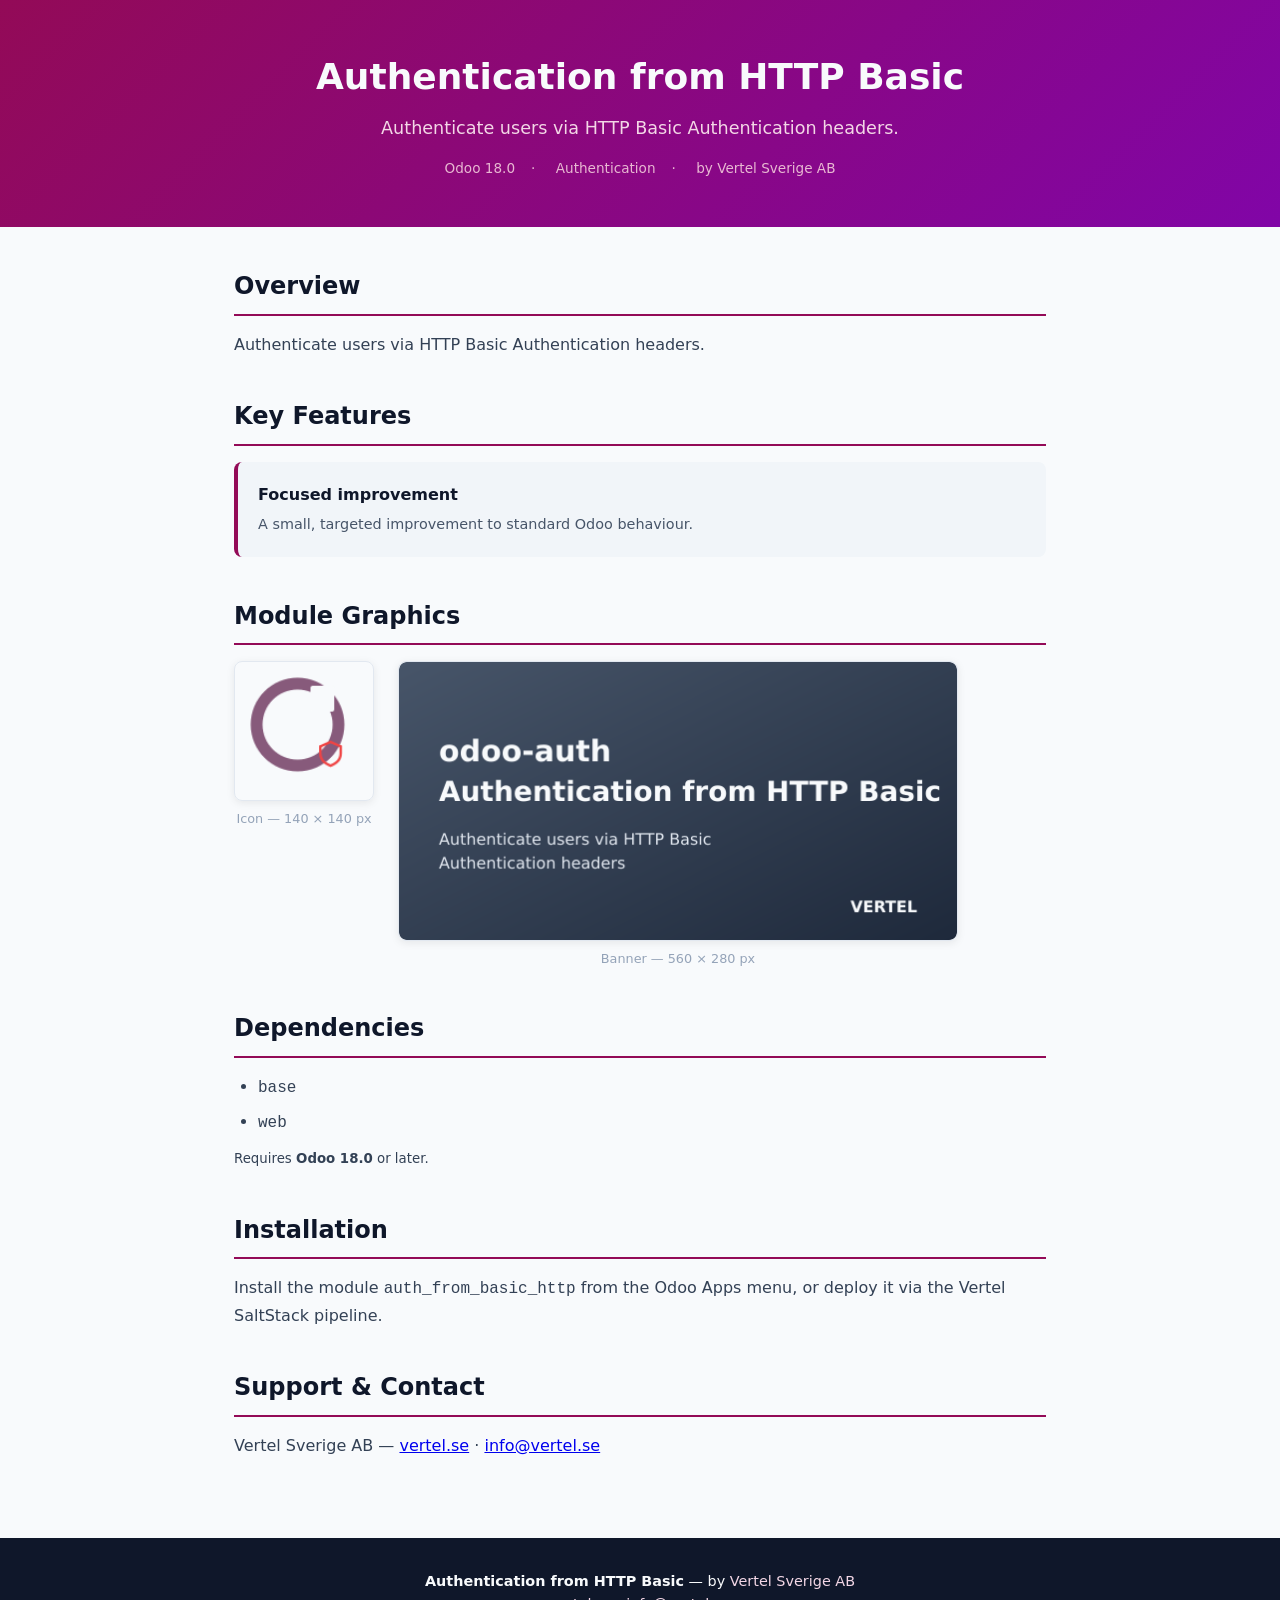
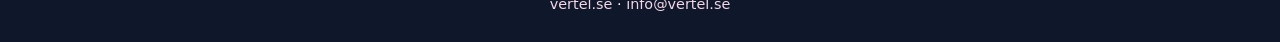
==== auth_from_basic_http/static/description/index.html @ a6788046 "T/11637: manifest (version/summary/description) + index.html polish - version -> Odoo-standard 18.0." ====
<!DOCTYPE html>
<html lang="en">
<head>
  <meta charset="UTF-8">
  <meta name="viewport" content="width=device-width, initial-scale=1.0">
  <title>Authentication from HTTP Basic &mdash; Vertel for Odoo</title>
  <style>
    :root { --navy:#0F172A; --darkBg:#1E293B; --white:#F8FAFC; --gray:#94A3B8;
             --lightGray:#E2E8F0; --brand:#930a57; --brand2:#8105a7; }
    * { margin:0; padding:0; box-sizing:border-box; }
    body { font-family:Inter,system-ui,-apple-system,sans-serif; color:var(--darkBg);
            background:var(--white); line-height:1.6; }
    .hero { background:linear-gradient(135deg,var(--brand),var(--brand2)); color:var(--white);
             padding:48px 32px; text-align:center; }
    .hero h1 { font-size:2.25rem; font-weight:800; margin-bottom:8px; }
    .hero .subtitle { font-size:1.1rem; color:#f3d7e6; }
    .hero .meta { margin-top:16px; font-size:0.85rem; color:#e8b8d2; }
    .hero .meta span { margin:0 8px; }
    .container { max-width:860px; margin:0 auto; padding:40px 24px; }
    section { margin-bottom:40px; }
    section h2 { font-size:1.5rem; font-weight:700; color:var(--navy);
                  margin-bottom:16px; padding-bottom:8px; border-bottom:2px solid var(--brand); }
    section p, section li { font-size:1rem; color:#334155; }
    section p { margin-bottom:12px; }
    section ul { padding-left:24px; }
    section li { margin-bottom:8px; }
    .feature-grid { display:grid; grid-template-columns:repeat(auto-fit,minmax(240px,1fr));
                     gap:16px; margin-top:16px; }
    .feature-card { background:#F1F5F9; border-radius:8px; padding:20px;
                     border-left:4px solid var(--brand); }
    .feature-card h4 { font-size:1rem; font-weight:600; color:var(--navy); margin-bottom:6px; }
    .feature-card p { font-size:0.9rem; color:#475569; margin:0; }
    .screenshots { display:flex; flex-wrap:wrap; gap:24px; align-items:flex-start; }
    .screenshots figure { margin:0; text-align:center; }
    .screenshots img { display:block; border-radius:8px;
                        box-shadow:0 2px 8px rgba(0,0,0,0.08);
                        border:1px solid var(--lightGray); }
    .screenshots figcaption { margin-top:8px; font-size:0.8rem; color:var(--gray); }
    footer { background:var(--navy); color:var(--white); text-align:center;
              padding:32px 24px; font-size:0.9rem; }
    footer a { color:#f3d7e6; text-decoration:none; }
  </style>
</head>
<body>
<div class="hero">
  <h1>Authentication from HTTP Basic</h1>
  <p class="subtitle">Authenticate users via HTTP Basic Authentication headers.</p>
  <div class="meta">
    <span>Odoo 18.0</span><span>&middot;</span>
    <span>Authentication</span><span>&middot;</span>
    <span>by Vertel Sverige AB</span>
  </div>
</div>
<div class="container">
  <section id="overview">
    <h2>Overview</h2>
    <p>Authenticate users via HTTP Basic Authentication headers.</p>
  </section>
  <section id="features">
    <h2>Key Features</h2>
    <div class="feature-grid">
      <div class="feature-card"><h4>Focused improvement</h4><p>A small, targeted improvement to standard Odoo behaviour.</p></div>
    </div>
  </section>
  <section id="screenshots">
    <h2>Module Graphics</h2>
    <div class="screenshots">
      <figure>
        <img src="icon.png" alt="Authentication from HTTP Basic icon" width="140" height="140">
        <figcaption>Icon &mdash; 140 &times; 140 px</figcaption>
      </figure>
      <figure>
        <img src="banner.png" alt="Authentication from HTTP Basic banner" width="560" height="280">
        <figcaption>Banner &mdash; 560 &times; 280 px</figcaption>
      </figure>
    </div>
  </section>
  <section id="dependencies">
    <h2>Dependencies</h2>
    <ul><li><code>base</code></li><li><code>web</code></li></ul>
    <p><small>Requires <strong>Odoo 18.0</strong> or later.</small></p>
  </section>
  <section id="installation">
    <h2>Installation</h2>
    <p>Install the module <code>auth_from_basic_http</code> from the Odoo Apps menu,
       or deploy it via the Vertel SaltStack pipeline.</p>
  </section>
  <section id="support">
    <h2>Support &amp; Contact</h2>
    <p>Vertel Sverige AB &mdash; <a href="https://vertel.se">vertel.se</a> &middot;
       <a href="mailto:info@vertel.se">info@vertel.se</a></p>
  </section>
</div>
<footer>
  <p><strong>Authentication from HTTP Basic</strong> &mdash; by <a href="https://vertel.se">Vertel Sverige AB</a></p>
  <p><a href="https://vertel.se">vertel.se</a> &middot;
     <a href="mailto:info@vertel.se">info@vertel.se</a></p>
</footer>
</body>
</html>
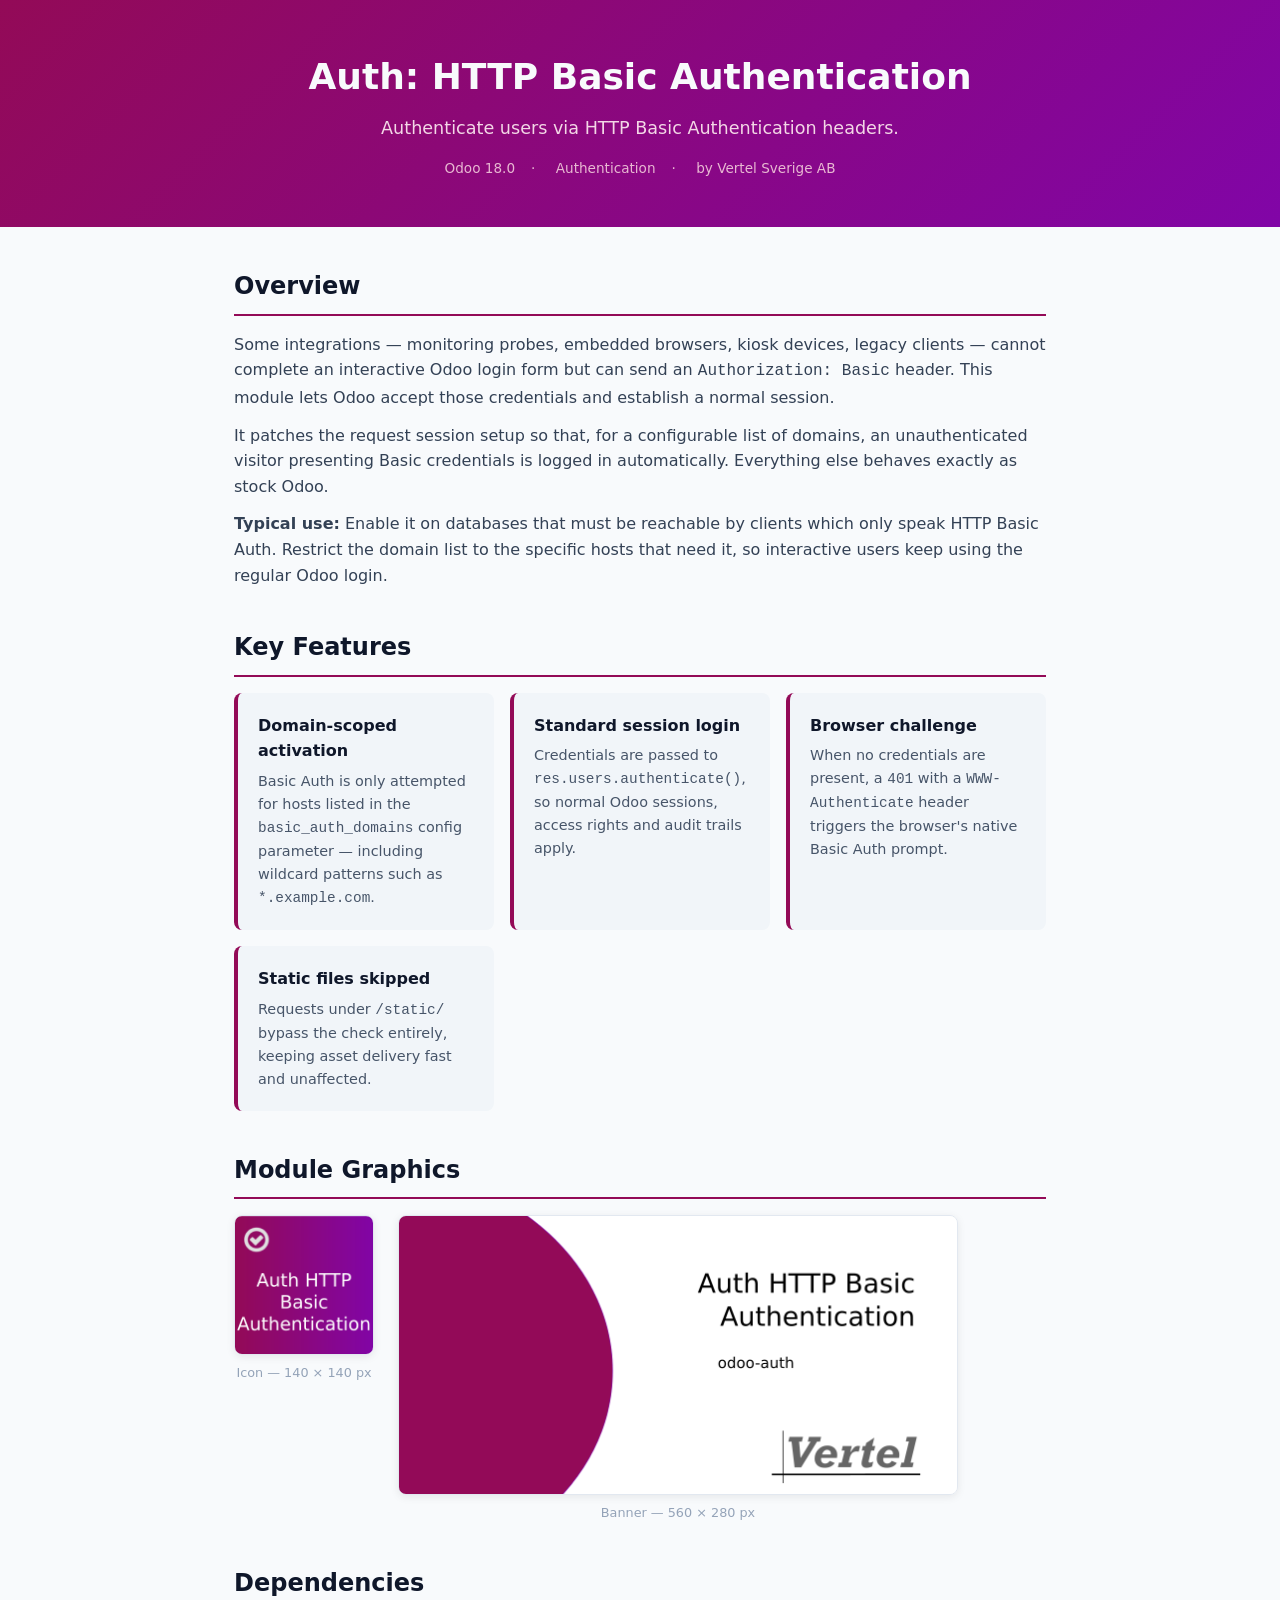
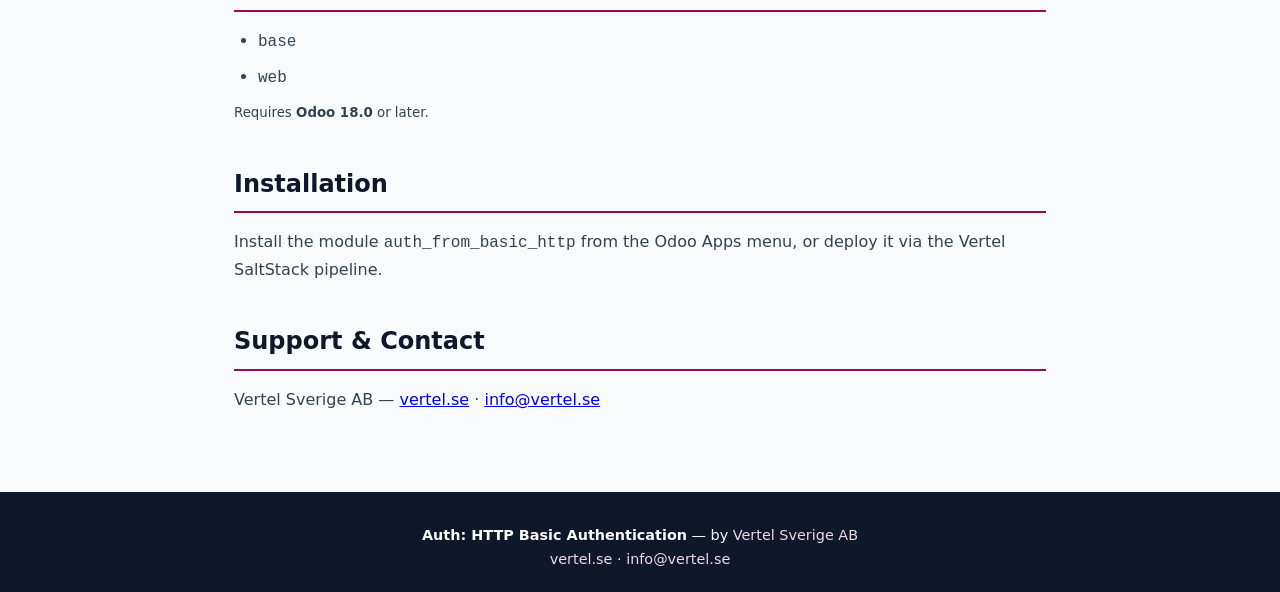
==== commit 5c0cfe96: "IB-42: unify banner/icon assets to shared master template - Rebuilt all 3 modules from theme/assets/" ====
--- a/auth_from_basic_http/static/description/index.html
+++ b/auth_from_basic_http/static/description/index.html
@@ -3,7 +3,7 @@
 <head>
   <meta charset="UTF-8">
   <meta name="viewport" content="width=device-width, initial-scale=1.0">
-  <title>Authentication from HTTP Basic &mdash; Vertel for Odoo</title>
+  <title>Auth: HTTP Basic Authentication &mdash; Vertel for Odoo</title>
   <style>
     :root { --navy:#0F172A; --darkBg:#1E293B; --white:#F8FAFC; --gray:#94A3B8;
              --lightGray:#E2E8F0; --brand:#930a57; --brand2:#8105a7; }
@@ -43,7 +43,7 @@
 </head>
 <body>
 <div class="hero">
-  <h1>Authentication from HTTP Basic</h1>
+  <h1>Auth: HTTP Basic Authentication</h1>
   <p class="subtitle">Authenticate users via HTTP Basic Authentication headers.</p>
   <div class="meta">
     <span>Odoo 18.0</span><span>&middot;</span>
@@ -54,23 +54,28 @@
 <div class="container">
   <section id="overview">
     <h2>Overview</h2>
-    <p>Authenticate users via HTTP Basic Authentication headers.</p>
+    <p>Some integrations — monitoring probes, embedded browsers, kiosk devices, legacy clients — cannot complete an interactive Odoo login form but can send an <code>Authorization: Basic</code> header. This module lets Odoo accept those credentials and establish a normal session.</p>
+    <p>It patches the request session setup so that, for a configurable list of domains, an unauthenticated visitor presenting Basic credentials is logged in automatically. Everything else behaves exactly as stock Odoo.</p>
+    <p><strong>Typical use:</strong> Enable it on databases that must be reachable by clients which only speak HTTP Basic Auth. Restrict the domain list to the specific hosts that need it, so interactive users keep using the regular Odoo login.</p>
   </section>
   <section id="features">
     <h2>Key Features</h2>
     <div class="feature-grid">
-      <div class="feature-card"><h4>Focused improvement</h4><p>A small, targeted improvement to standard Odoo behaviour.</p></div>
+      <div class="feature-card"><h4>Domain-scoped activation</h4><p>Basic Auth is only attempted for hosts listed in the <code>basic_auth_domains</code> config parameter — including wildcard patterns such as <code>*.example.com</code>.</p></div>
+      <div class="feature-card"><h4>Standard session login</h4><p>Credentials are passed to <code>res.users.authenticate()</code>, so normal Odoo sessions, access rights and audit trails apply.</p></div>
+      <div class="feature-card"><h4>Browser challenge</h4><p>When no credentials are present, a <code>401</code> with a <code>WWW-Authenticate</code> header triggers the browser's native Basic Auth prompt.</p></div>
+      <div class="feature-card"><h4>Static files skipped</h4><p>Requests under <code>/static/</code> bypass the check entirely, keeping asset delivery fast and unaffected.</p></div>
     </div>
   </section>
   <section id="screenshots">
     <h2>Module Graphics</h2>
     <div class="screenshots">
       <figure>
-        <img src="icon.png" alt="Authentication from HTTP Basic icon" width="140" height="140">
+        <img src="icon.png" alt="Auth: HTTP Basic Authentication icon" width="140" height="140">
         <figcaption>Icon &mdash; 140 &times; 140 px</figcaption>
       </figure>
       <figure>
-        <img src="banner.png" alt="Authentication from HTTP Basic banner" width="560" height="280">
+        <img src="banner.png" alt="Auth: HTTP Basic Authentication banner" width="560" height="280">
         <figcaption>Banner &mdash; 560 &times; 280 px</figcaption>
       </figure>
     </div>
@@ -92,7 +97,7 @@
   </section>
 </div>
 <footer>
-  <p><strong>Authentication from HTTP Basic</strong> &mdash; by <a href="https://vertel.se">Vertel Sverige AB</a></p>
+  <p><strong>Auth: HTTP Basic Authentication</strong> &mdash; by <a href="https://vertel.se">Vertel Sverige AB</a></p>
   <p><a href="https://vertel.se">vertel.se</a> &middot;
      <a href="mailto:info@vertel.se">info@vertel.se</a></p>
 </footer>
